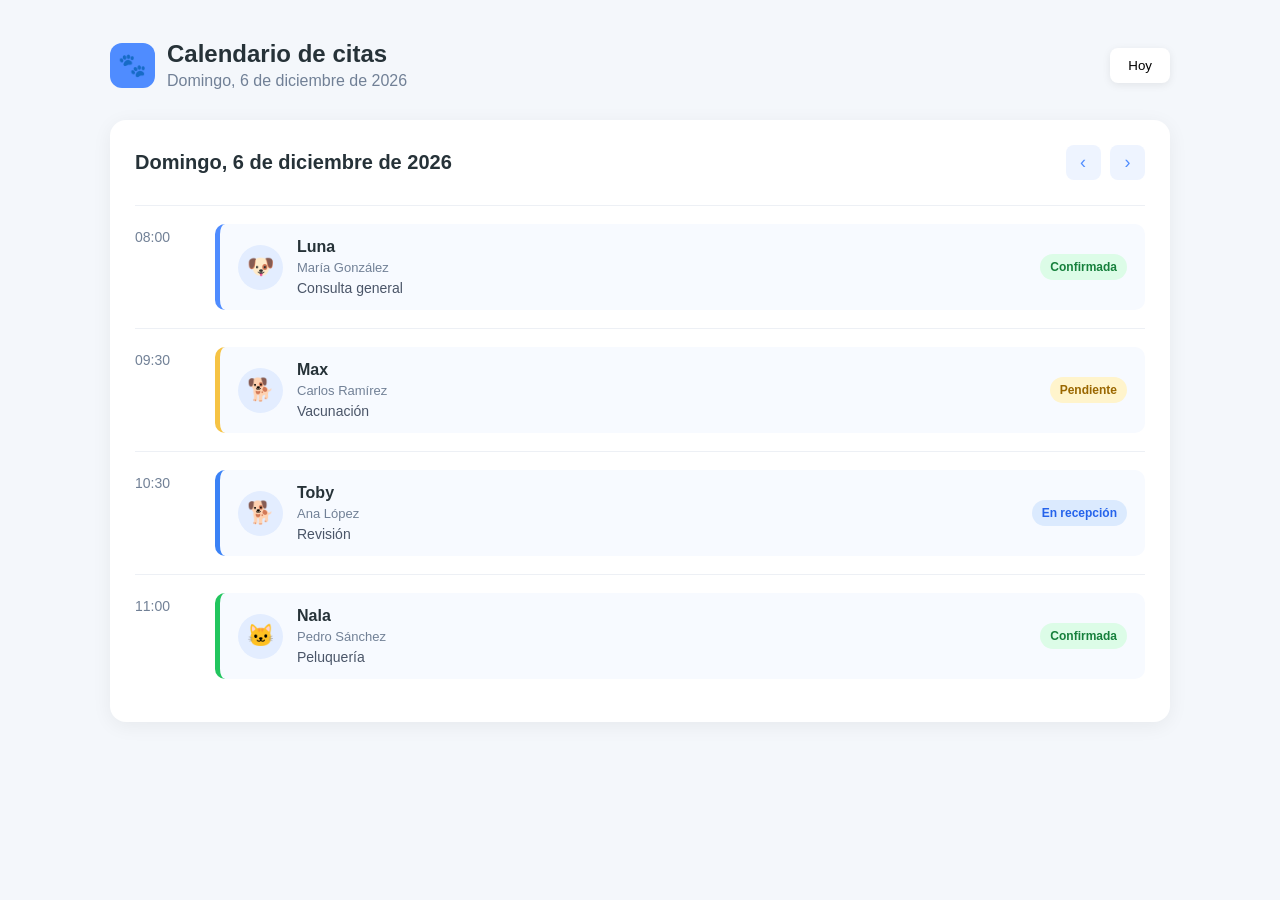
==== calendariovet.html @ fc13bfd7 "Agrega calendario de consultas para veterinaria" ====
<!DOCTYPE html>
<html lang="es">
<head>
  <meta charset="UTF-8">
  <meta name="viewport" content="width=device-width, initial-scale=1.0">
  <title>Calendario de citas</title>

  <style>
    * {
      box-sizing: border-box;
      margin: 0;
      padding: 0;
      font-family: Arial, sans-serif;
    }

    body {
      background: #f4f7fb;
      color: #263238;
    }

    .app {
      max-width: 1100px;
      margin: 40px auto;
      padding: 0 20px;
    }

    header {
      display: flex;
      justify-content: space-between;
      align-items: center;
      margin-bottom: 30px;
    }

    .title {
      display: flex;
      align-items: center;
      gap: 12px;
    }

    .logo {
      background: #4f8cff;
      color: white;
      width: 45px;
      height: 45px;
      border-radius: 12px;
      display: flex;
      align-items: center;
      justify-content: center;
      font-size: 23px;
    }

    h1 {
      font-size: 24px;
    }

    .date {
      color: #718096;
      margin-top: 4px;
    }

    .today-btn {
      border: none;
      background: white;
      padding: 10px 18px;
      border-radius: 8px;
      cursor: pointer;
      box-shadow: 0 2px 8px rgba(0,0,0,.08);
    }

    .calendar {
      background: white;
      border-radius: 16px;
      padding: 25px;
      box-shadow: 0 4px 20px rgba(0,0,0,.06);
    }

    .calendar-header {
      display: flex;
      justify-content: space-between;
      align-items: center;
      margin-bottom: 25px;
    }

    .calendar-header h2 {
      font-size: 20px;
    }

    .arrows button {
      border: none;
      background: #eef4ff;
      color: #4f8cff;
      width: 35px;
      height: 35px;
      border-radius: 8px;
      cursor: pointer;
      font-size: 18px;
      margin-left: 5px;
    }

    .timeline {
      position: relative;
    }

    .appointment {
      display: grid;
      grid-template-columns: 80px 1fr;
      min-height: 100px;
      border-top: 1px solid #edf0f5;
      padding: 18px 0;
    }

    .time {
      color: #718096;
      font-size: 14px;
      padding-top: 5px;
    }

    .card {
      border-left: 5px solid #4f8cff;
      background: #f7faff;
      border-radius: 10px;
      padding: 14px 18px;
      display: flex;
      justify-content: space-between;
      align-items: center;
      transition: .2s;
    }

    .card:hover {
      transform: translateX(3px);
      box-shadow: 0 4px 12px rgba(0,0,0,.08);
    }

    .pet-info {
      display: flex;
      align-items: center;
      gap: 14px;
    }

    .pet-icon {
      width: 45px;
      height: 45px;
      border-radius: 50%;
      background: #e3edff;
      display: flex;
      align-items: center;
      justify-content: center;
      font-size: 22px;
    }

    .pet-name {
      font-weight: bold;
      font-size: 16px;
    }

    .owner {
      color: #718096;
      font-size: 13px;
      margin-top: 4px;
    }

    .type {
      color: #4a5568;
      font-size: 14px;
      margin-top: 5px;
    }

    .status {
      padding: 6px 10px;
      border-radius: 20px;
      font-size: 12px;
      font-weight: bold;
    }

    .confirmed {
      background: #dcfce7;
      color: #16803c;
    }

    .pending {
      background: #fff4cc;
      color: #9a6700;
    }

    .arrived {
      background: #dbeafe;
      color: #2563eb;
    }

    @media (max-width: 650px) {
      .app {
        margin: 20px auto;
      }

      header {
        align-items: flex-start;
        gap: 15px;
      }

      .calendar {
        padding: 15px;
      }

      .appointment {
        grid-template-columns: 60px 1fr;
      }

      .card {
        flex-direction: column;
        align-items: flex-start;
        gap: 10px;
      }
    }
  </style>
</head>

<body>

  <div class="app">

    <header>
      <div class="title">
        <div class="logo">🐾</div>

        <div>
          <h1>Calendario de citas</h1>
          <p class="date" id="currentDate"></p>
        </div>
      </div>

      <button class="today-btn" onclick="goToday()">
        Hoy
      </button>
    </header>

    <main class="calendar">

      <div class="calendar-header">
        <h2 id="calendarDate"></h2>

        <div class="arrows">
          <button onclick="previousDay()">‹</button>
          <button onclick="nextDay()">›</button>
        </div>
      </div>

      <div class="timeline">

        <div class="appointment">
          <div class="time">08:00</div>

          <div class="card">
            <div class="pet-info">
              <div class="pet-icon">🐶</div>

              <div>
                <div class="pet-name">Luna</div>
                <div class="owner">María González</div>
                <div class="type">Consulta general</div>
              </div>
            </div>

            <span class="status confirmed">Confirmada</span>
          </div>
        </div>

        <div class="appointment">
          <div class="time">09:30</div>

          <div class="card" style="border-color:#f6c344;">
            <div class="pet-info">
              <div class="pet-icon">🐕</div>

              <div>
                <div class="pet-name">Max</div>
                <div class="owner">Carlos Ramírez</div>
                <div class="type">Vacunación</div>
              </div>
            </div>

            <span class="status pending">Pendiente</span>
          </div>
        </div>

        <div class="appointment">
          <div class="time">10:30</div>

          <div class="card" style="border-color:#3b82f6;">
            <div class="pet-info">
              <div class="pet-icon">🐕</div>

              <div>
                <div class="pet-name">Toby</div>
                <div class="owner">Ana López</div>
                <div class="type">Revisión</div>
              </div>
            </div>

            <span class="status arrived">En recepción</span>
          </div>
        </div>

        <div class="appointment">
          <div class="time">11:00</div>

          <div class="card" style="border-color:#22c55e;">
            <div class="pet-info">
              <div class="pet-icon">🐱</div>

              <div>
                <div class="pet-name">Nala</div>
                <div class="owner">Pedro Sánchez</div>
                <div class="type">Peluquería</div>
              </div>
            </div>

            <span class="status confirmed">Confirmada</span>
          </div>
        </div>

      </div>

    </main>

  </div>

  <script>
    let selectedDate = new Date();

    function formatDate(date) {
      return date.toLocaleDateString("es-MX", {
        weekday: "long",
        day: "numeric",
        month: "long",
        year: "numeric"
      });
    }

    function updateDate() {
      const dateText = formatDate(selectedDate);

      document.getElementById("currentDate").textContent =
        dateText.charAt(0).toUpperCase() + dateText.slice(1);

      document.getElementById("calendarDate").textContent =
        dateText.charAt(0).toUpperCase() + dateText.slice(1);
    }

    function previousDay() {
      selectedDate.setDate(selectedDate.getDate() - 1);
      updateDate();
    }

    function nextDay() {
      selectedDate.setDate(selectedDate.getDate() + 1);
      updateDate();
    }

    function goToday() {
      selectedDate = new Date();
      updateDate();
    }

    updateDate();
  </script>

</body>
</html>
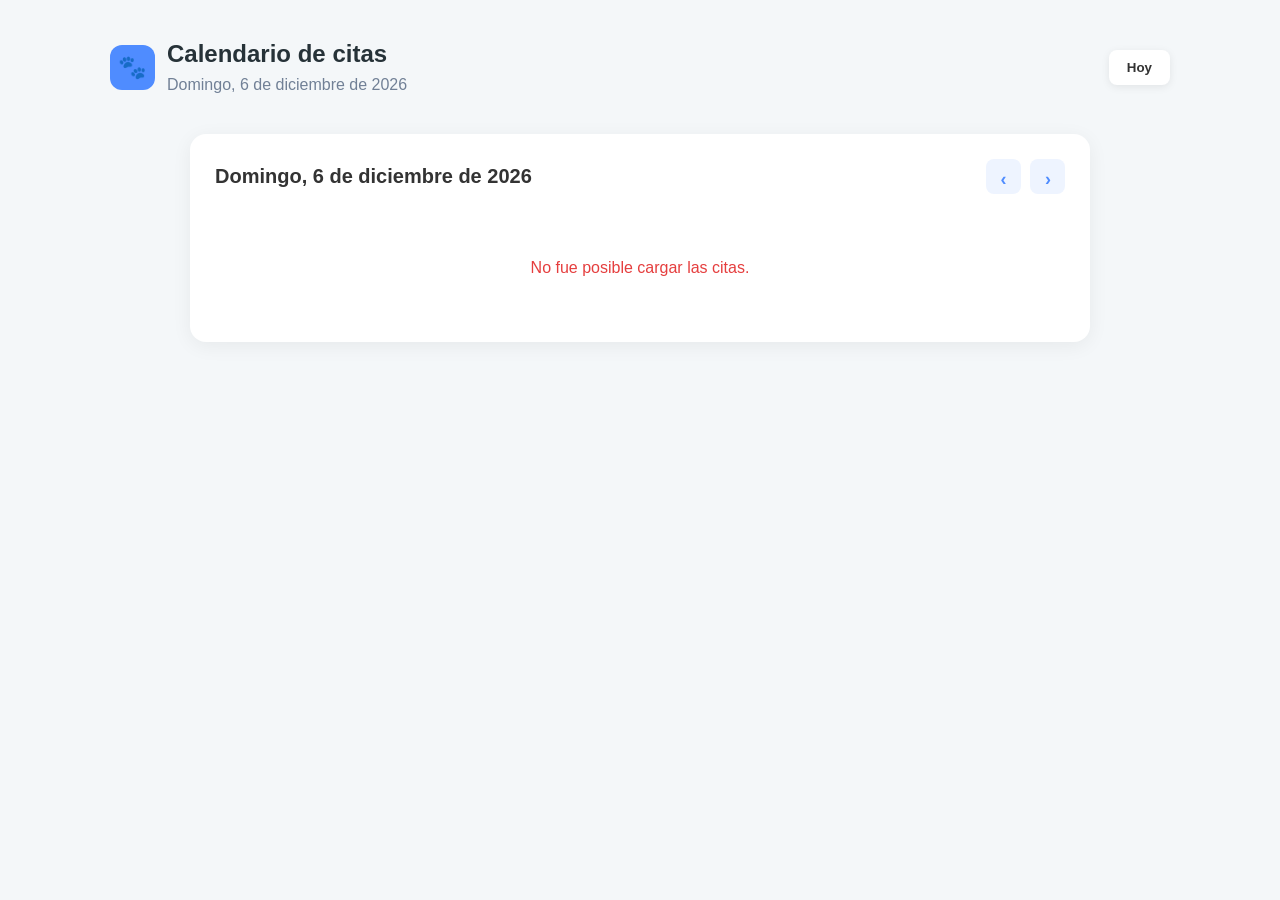
==== commit e9d6bcb0: "Calendario actualizado con js" ====
--- a/calendariovet.html
+++ b/calendariovet.html
@@ -1,368 +1,110 @@
 <!DOCTYPE html>
 <html lang="es">
+
 <head>
-  <meta charset="UTF-8">
-  <meta name="viewport" content="width=device-width, initial-scale=1.0">
-  <title>Calendario de citas</title>
 
-  <style>
-    * {
-      box-sizing: border-box;
-      margin: 0;
-      padding: 0;
-      font-family: Arial, sans-serif;
-    }
+    <meta charset="UTF-8">
 
-    body {
-      background: #f4f7fb;
-      color: #263238;
-    }
+    <meta name="viewport"
+          content="width=device-width, initial-scale=1.0">
 
-    .app {
-      max-width: 1100px;
-      margin: 40px auto;
-      padding: 0 20px;
-    }
+    <title>Calendario de citas</title>
 
-    header {
-      display: flex;
-      justify-content: space-between;
-      align-items: center;
-      margin-bottom: 30px;
-    }
+    <link rel="stylesheet"
+          href="styles.css">
 
-    .title {
-      display: flex;
-      align-items: center;
-      gap: 12px;
-    }
+</head>
 
-    .logo {
-      background: #4f8cff;
-      color: white;
-      width: 45px;
-      height: 45px;
-      border-radius: 12px;
-      display: flex;
-      align-items: center;
-      justify-content: center;
-      font-size: 23px;
-    }
-
-    h1 {
-      font-size: 24px;
-    }
-
-    .date {
-      color: #718096;
-      margin-top: 4px;
-    }
-
-    .today-btn {
-      border: none;
-      background: white;
-      padding: 10px 18px;
-      border-radius: 8px;
-      cursor: pointer;
-      box-shadow: 0 2px 8px rgba(0,0,0,.08);
-    }
-
-    .calendar {
-      background: white;
-      border-radius: 16px;
-      padding: 25px;
-      box-shadow: 0 4px 20px rgba(0,0,0,.06);
-    }
-
-    .calendar-header {
-      display: flex;
-      justify-content: space-between;
-      align-items: center;
-      margin-bottom: 25px;
-    }
-
-    .calendar-header h2 {
-      font-size: 20px;
-    }
-
-    .arrows button {
-      border: none;
-      background: #eef4ff;
-      color: #4f8cff;
-      width: 35px;
-      height: 35px;
-      border-radius: 8px;
-      cursor: pointer;
-      font-size: 18px;
-      margin-left: 5px;
-    }
-
-    .timeline {
-      position: relative;
-    }
-
-    .appointment {
-      display: grid;
-      grid-template-columns: 80px 1fr;
-      min-height: 100px;
-      border-top: 1px solid #edf0f5;
-      padding: 18px 0;
-    }
-
-    .time {
-      color: #718096;
-      font-size: 14px;
-      padding-top: 5px;
-    }
-
-    .card {
-      border-left: 5px solid #4f8cff;
-      background: #f7faff;
-      border-radius: 10px;
-      padding: 14px 18px;
-      display: flex;
-      justify-content: space-between;
-      align-items: center;
-      transition: .2s;
-    }
-
-    .card:hover {
-      transform: translateX(3px);
-      box-shadow: 0 4px 12px rgba(0,0,0,.08);
-    }
-
-    .pet-info {
-      display: flex;
-      align-items: center;
-      gap: 14px;
-    }
-
-    .pet-icon {
-      width: 45px;
-      height: 45px;
-      border-radius: 50%;
-      background: #e3edff;
-      display: flex;
-      align-items: center;
-      justify-content: center;
-      font-size: 22px;
-    }
-
-    .pet-name {
-      font-weight: bold;
-      font-size: 16px;
-    }
-
-    .owner {
-      color: #718096;
-      font-size: 13px;
-      margin-top: 4px;
-    }
-
-    .type {
-      color: #4a5568;
-      font-size: 14px;
-      margin-top: 5px;
-    }
-
-    .status {
-      padding: 6px 10px;
-      border-radius: 20px;
-      font-size: 12px;
-      font-weight: bold;
-    }
-
-    .confirmed {
-      background: #dcfce7;
-      color: #16803c;
-    }
-
-    .pending {
-      background: #fff4cc;
-      color: #9a6700;
-    }
-
-    .arrived {
-      background: #dbeafe;
-      color: #2563eb;
-    }
-
-    @media (max-width: 650px) {
-      .app {
-        margin: 20px auto;
-      }
-
-      header {
-        align-items: flex-start;
-        gap: 15px;
-      }
-
-      .calendar {
-        padding: 15px;
-      }
-
-      .appointment {
-        grid-template-columns: 60px 1fr;
-      }
-
-      .card {
-        flex-direction: column;
-        align-items: flex-start;
-        gap: 10px;
-      }
-    }
-  </style>
-</head>
 
 <body>
 
-  <div class="app">
+    <div class="app">
 
-    <header>
-      <div class="title">
-        <div class="logo">🐾</div>
 
-        <div>
-          <h1>Calendario de citas</h1>
-          <p class="date" id="currentDate"></p>
-        </div>
-      </div>
+        <header class="calendar-top">
 
-      <button class="today-btn" onclick="goToday()">
-        Hoy
-      </button>
-    </header>
+            <div class="title">
 
-    <main class="calendar">
+                <div class="logo">
+                    🐾
+                </div>
 
-      <div class="calendar-header">
-        <h2 id="calendarDate"></h2>
 
-        <div class="arrows">
-          <button onclick="previousDay()">‹</button>
-          <button onclick="nextDay()">›</button>
-        </div>
-      </div>
+                <div>
 
-      <div class="timeline">
+                    <h1>
+                        Calendario de citas
+                    </h1>
 
-        <div class="appointment">
-          <div class="time">08:00</div>
+                    <p
+                        class="date"
+                        id="currentDate">
+                    </p>
 
-          <div class="card">
-            <div class="pet-info">
-              <div class="pet-icon">🐶</div>
+                </div>
 
-              <div>
-                <div class="pet-name">Luna</div>
-                <div class="owner">María González</div>
-                <div class="type">Consulta general</div>
-              </div>
             </div>
 
-            <span class="status confirmed">Confirmada</span>
-          </div>
-        </div>
 
-        <div class="appointment">
-          <div class="time">09:30</div>
+            <button
+                class="today-btn"
+                onclick="goToday()">
 
-          <div class="card" style="border-color:#f6c344;">
-            <div class="pet-info">
-              <div class="pet-icon">🐕</div>
+                Hoy
 
-              <div>
-                <div class="pet-name">Max</div>
-                <div class="owner">Carlos Ramírez</div>
-                <div class="type">Vacunación</div>
-              </div>
+            </button>
+
+        </header>
+
+
+        <main class="calendar">
+
+
+            <div class="calendar-header">
+
+                <h2 id="calendarDate"></h2>
+
+
+                <div class="arrows">
+
+                    <button
+                        onclick="previousDay()">
+
+                        ‹
+
+                    </button>
+
+
+                    <button
+                        onclick="nextDay()">
+
+                        ›
+
+                    </button>
+
+                </div>
+
             </div>
 
-            <span class="status pending">Pendiente</span>
-          </div>
-        </div>
 
-        <div class="appointment">
-          <div class="time">10:30</div>
+            <div
+                class="timeline"
+                id="timeline">
 
-          <div class="card" style="border-color:#3b82f6;">
-            <div class="pet-info">
-              <div class="pet-icon">🐕</div>
+                <div class="loading">
+                    Cargando citas...
+                </div>
 
-              <div>
-                <div class="pet-name">Toby</div>
-                <div class="owner">Ana López</div>
-                <div class="type">Revisión</div>
-              </div>
             </div>
 
-            <span class="status arrived">En recepción</span>
-          </div>
-        </div>
 
-        <div class="appointment">
-          <div class="time">11:00</div>
+        </main>
 
-          <div class="card" style="border-color:#22c55e;">
-            <div class="pet-info">
-              <div class="pet-icon">🐱</div>
+    </div>
 
-              <div>
-                <div class="pet-name">Nala</div>
-                <div class="owner">Pedro Sánchez</div>
-                <div class="type">Peluquería</div>
-              </div>
-            </div>
 
-            <span class="status confirmed">Confirmada</span>
-          </div>
-        </div>
-
-      </div>
-
-    </main>
-
-  </div>
-
-  <script>
-    let selectedDate = new Date();
-
-    function formatDate(date) {
-      return date.toLocaleDateString("es-MX", {
-        weekday: "long",
-        day: "numeric",
-        month: "long",
-        year: "numeric"
-      });
-    }
-
-    function updateDate() {
-      const dateText = formatDate(selectedDate);
-
-      document.getElementById("currentDate").textContent =
-        dateText.charAt(0).toUpperCase() + dateText.slice(1);
-
-      document.getElementById("calendarDate").textContent =
-        dateText.charAt(0).toUpperCase() + dateText.slice(1);
-    }
-
-    function previousDay() {
-      selectedDate.setDate(selectedDate.getDate() - 1);
-      updateDate();
-    }
-
-    function nextDay() {
-      selectedDate.setDate(selectedDate.getDate() + 1);
-      updateDate();
-    }
-
-    function goToday() {
-      selectedDate = new Date();
-      updateDate();
-    }
-
-    updateDate();
-  </script>
+    <script src="calendario.js"></script>
 
 </body>
-</html>
+
+</html>
--- a/styles.css
+++ b/styles.css
@@ -0,0 +1,637 @@
+/* =====================================================
+   CONFIGURACIÓN GENERAL
+   ===================================================== */
+
+* {
+    box-sizing: border-box;
+    margin: 0;
+    padding: 0;
+}
+
+
+body {
+    font-family: Arial, sans-serif;
+    background-color: #f4f7f9;
+    color: #333;
+}
+
+
+/* =====================================================
+   ENCABEZADO
+   ===================================================== */
+
+header {
+    background-color: #2c7a7b;
+    color: white;
+    padding: 25px;
+    text-align: center;
+}
+
+
+header h1 {
+    margin-bottom: 8px;
+}
+
+
+/* =====================================================
+   CONTENEDOR GENERAL
+   ===================================================== */
+
+main {
+    width: 90%;
+    max-width: 900px;
+    margin: 40px auto;
+}
+
+
+/* =====================================================
+   CONTENEDOR DE CITAS
+   ===================================================== */
+
+.contenedor {
+    background-color: white;
+    padding: 25px;
+    border-radius: 10px;
+    box-shadow: 0 3px 10px rgba(0, 0, 0, 0.1);
+}
+
+
+.section-header {
+    display: flex;
+    justify-content: space-between;
+    align-items: center;
+    margin-bottom: 20px;
+}
+
+
+.contenedor h2 {
+    color: #2c7a7b;
+    margin-bottom: 5px;
+}
+
+
+.section-header p {
+    color: #718096;
+    font-size: 14px;
+}
+
+
+/* =====================================================
+   CITAS
+   ===================================================== */
+
+.cita {
+    display: flex;
+    justify-content: space-between;
+    align-items: center;
+
+    border: 1px solid #ddd;
+
+    border-radius: 8px;
+
+    padding: 20px;
+
+    margin-bottom: 15px;
+
+    background-color: white;
+}
+
+
+.cita h3 {
+    margin-bottom: 10px;
+    color: #333;
+}
+
+
+.cita p {
+    margin: 5px 0;
+}
+
+
+/* =====================================================
+   BOTONES
+   ===================================================== */
+
+.acciones {
+    display: flex;
+    gap: 10px;
+}
+
+
+button {
+    border: none;
+    padding: 10px 15px;
+    border-radius: 6px;
+    cursor: pointer;
+    color: white;
+    font-weight: bold;
+}
+
+
+.btn-reprogramar {
+    background-color: #3182ce;
+}
+
+
+.btn-reprogramar:hover {
+    background-color: #2b6cb0;
+}
+
+
+.btn-cancelar {
+    background-color: #e53e3e;
+}
+
+
+.btn-cancelar:hover {
+    background-color: #c53030;
+}
+
+
+.btn-recargar {
+    background-color: #2c7a7b;
+}
+
+
+.btn-recargar:hover {
+    background-color: #225e60;
+}
+
+
+/* =====================================================
+   FORMULARIO
+   ===================================================== */
+
+.form-container {
+    background-color: white;
+
+    padding: 30px;
+
+    border-radius: 10px;
+
+    box-shadow:
+        0 3px 10px
+        rgba(0, 0, 0, 0.1);
+
+    max-width: 700px;
+
+    margin: auto;
+}
+
+
+.form-container h2 {
+    color: #2c7a7b;
+    margin-bottom: 8px;
+}
+
+
+.subtitle {
+    color: #718096;
+    margin-bottom: 25px;
+}
+
+
+.form-group {
+    margin-bottom: 20px;
+}
+
+
+.form-group label {
+    display: block;
+    font-weight: bold;
+    margin-bottom: 8px;
+}
+
+
+.form-group input {
+    width: 100%;
+
+    padding: 12px;
+
+    border: 1px solid #ccc;
+
+    border-radius: 6px;
+
+    font-size: 15px;
+}
+
+
+.form-group input:focus {
+    outline: none;
+
+    border-color: #2c7a7b;
+
+    box-shadow:
+        0 0 0 2px
+        rgba(44, 122, 123, 0.15);
+}
+
+
+.form-row {
+    display: flex;
+    gap: 20px;
+}
+
+
+.half-width {
+    flex: 1;
+}
+
+
+.btn-submit {
+    width: 100%;
+
+    background-color: #2c7a7b;
+
+    padding: 13px;
+
+    font-size: 16px;
+}
+
+
+.btn-submit:hover {
+    background-color: #225e60;
+}
+
+
+/* =====================================================
+   CALENDARIO
+   ===================================================== */
+
+.app {
+    max-width: 1100px;
+
+    margin: 40px auto;
+
+    padding: 0 20px;
+}
+
+
+.calendar-top {
+    background: transparent;
+
+    color: #263238;
+
+    padding: 0;
+
+    display: flex;
+
+    justify-content: space-between;
+
+    align-items: center;
+
+    margin-bottom: 30px;
+
+    text-align: left;
+}
+
+
+.title {
+    display: flex;
+
+    align-items: center;
+
+    gap: 12px;
+}
+
+
+.logo {
+    background: #4f8cff;
+
+    color: white;
+
+    width: 45px;
+
+    height: 45px;
+
+    border-radius: 12px;
+
+    display: flex;
+
+    align-items: center;
+
+    justify-content: center;
+
+    font-size: 23px;
+}
+
+
+.calendar-top h1 {
+    font-size: 24px;
+}
+
+
+.date {
+    color: #718096;
+
+    margin-top: 4px;
+}
+
+
+.today-btn {
+    border: none;
+
+    background: white;
+
+    color: #333;
+
+    padding: 10px 18px;
+
+    border-radius: 8px;
+
+    cursor: pointer;
+
+    box-shadow:
+        0 2px 8px
+        rgba(0, 0, 0, .08);
+}
+
+
+.calendar {
+    background: white;
+
+    border-radius: 16px;
+
+    padding: 25px;
+
+    box-shadow:
+        0 4px 20px
+        rgba(0, 0, 0, .06);
+}
+
+
+.calendar-header {
+    display: flex;
+
+    justify-content: space-between;
+
+    align-items: center;
+
+    margin-bottom: 25px;
+}
+
+
+.calendar-header h2 {
+    font-size: 20px;
+}
+
+
+.arrows button {
+    border: none;
+
+    background: #eef4ff;
+
+    color: #4f8cff;
+
+    width: 35px;
+
+    height: 35px;
+
+    border-radius: 8px;
+
+    cursor: pointer;
+
+    font-size: 18px;
+
+    margin-left: 5px;
+}
+
+
+/* =====================================================
+   LÍNEA DE TIEMPO
+   ===================================================== */
+
+.timeline {
+    position: relative;
+}
+
+
+.appointment {
+    display: grid;
+
+    grid-template-columns: 80px 1fr;
+
+    min-height: 100px;
+
+    border-top: 1px solid #edf0f5;
+
+    padding: 18px 0;
+}
+
+
+.time {
+    color: #718096;
+
+    font-size: 14px;
+
+    padding-top: 5px;
+}
+
+
+.card {
+    border-left: 5px solid #4f8cff;
+
+    background: #f7faff;
+
+    border-radius: 10px;
+
+    padding: 14px 18px;
+
+    display: flex;
+
+    justify-content: space-between;
+
+    align-items: center;
+
+    transition: .2s;
+}
+
+
+.card:hover {
+    transform: translateX(3px);
+
+    box-shadow:
+        0 4px 12px
+        rgba(0, 0, 0, .08);
+}
+
+
+.pet-info {
+    display: flex;
+
+    align-items: center;
+
+    gap: 14px;
+}
+
+
+.pet-icon {
+    width: 45px;
+
+    height: 45px;
+
+    border-radius: 50%;
+
+    background: #e3edff;
+
+    display: flex;
+
+    align-items: center;
+
+    justify-content: center;
+
+    font-size: 22px;
+}
+
+
+.pet-name {
+    font-weight: bold;
+
+    font-size: 16px;
+}
+
+
+.owner {
+    color: #718096;
+
+    font-size: 13px;
+
+    margin-top: 4px;
+}
+
+
+.type {
+    color: #4a5568;
+
+    font-size: 14px;
+
+    margin-top: 5px;
+}
+
+
+/* =====================================================
+   ESTADOS
+   ===================================================== */
+
+.status {
+    padding: 6px 10px;
+
+    border-radius: 20px;
+
+    font-size: 12px;
+
+    font-weight: bold;
+}
+
+
+.confirmed {
+    background: #dcfce7;
+
+    color: #16803c;
+}
+
+
+.pending {
+    background: #fff4cc;
+
+    color: #9a6700;
+}
+
+
+.arrived {
+    background: #dbeafe;
+
+    color: #2563eb;
+}
+
+
+/* =====================================================
+   MENSAJES
+   ===================================================== */
+
+.loading,
+.no-citas,
+.error-message {
+    text-align: center;
+
+    padding: 40px;
+
+    color: #718096;
+}
+
+
+.error-message {
+    color: #e53e3e;
+}
+
+
+/* =====================================================
+   RESPONSIVE
+   ===================================================== */
+
+@media (max-width: 650px) {
+
+    main {
+        width: 95%;
+        margin: 20px auto;
+    }
+
+
+    .cita {
+        flex-direction: column;
+
+        align-items: flex-start;
+
+        gap: 15px;
+    }
+
+
+    .acciones {
+        width: 100%;
+    }
+
+
+    .acciones button {
+        flex: 1;
+    }
+
+
+    .form-row {
+        flex-direction: column;
+
+        gap: 0;
+    }
+
+
+    .app {
+        margin: 20px auto;
+    }
+
+
+    .calendar {
+        padding: 15px;
+    }
+
+
+    .calendar-top {
+        align-items: flex-start;
+
+        gap: 15px;
+    }
+
+
+    .appointment {
+        grid-template-columns:
+            60px 1fr;
+    }
+
+
+    .card {
+        flex-direction: column;
+
+        align-items: flex-start;
+
+        gap: 10px;
+    }
+
+}
